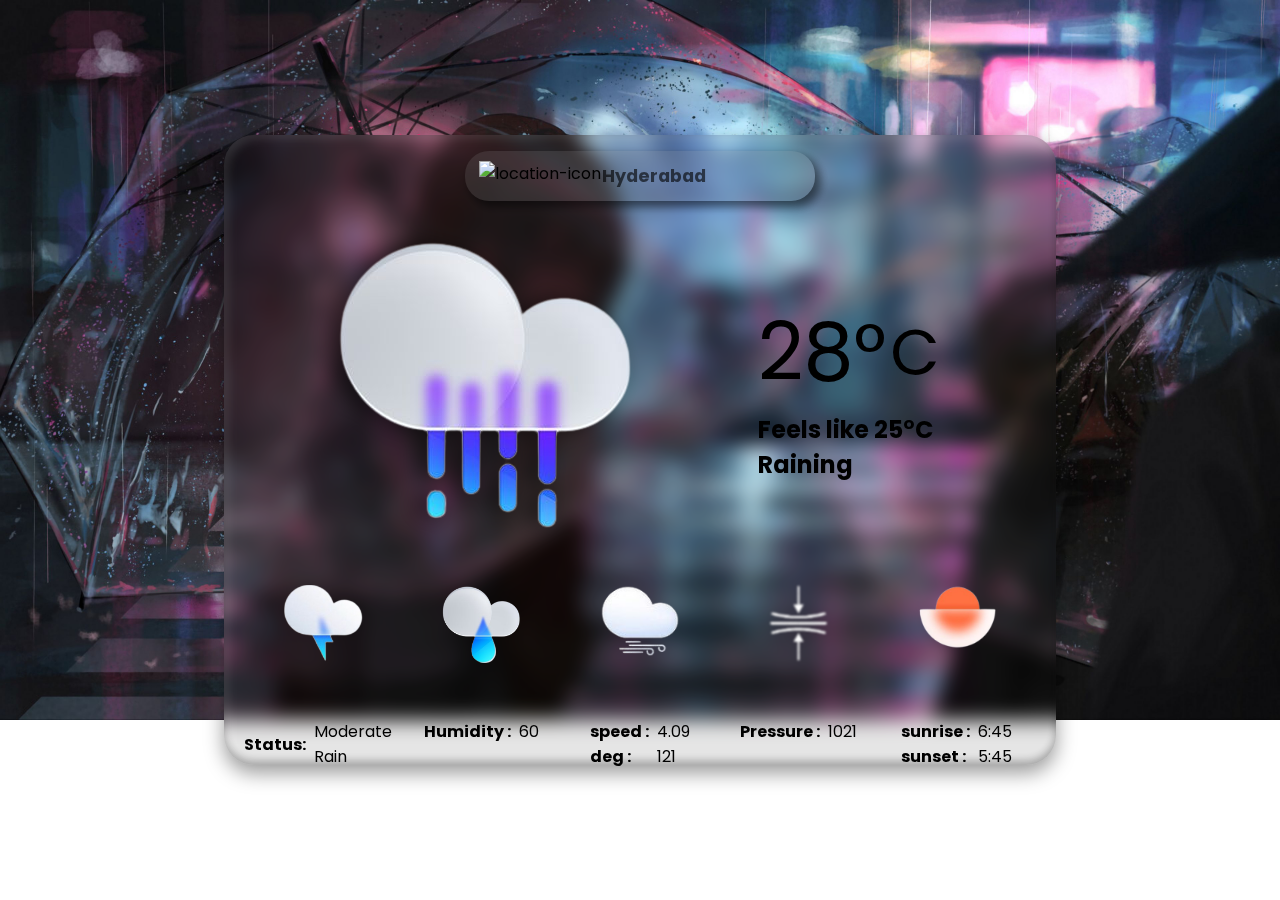
==== web-development/Project-WeatherApp/index.html @ 3c154103 "weather-app project UI completed and uploaded" ====
<!DOCTYPE html>
<html lang="en">
<head>
    <meta charset="UTF-8">
    <meta name="viewport" content="width=device-width, initial-scale=1.0">
    <title>CloudPulse</title>
    <link rel="stylesheet" href="style.css">
</head>
<body>
    <main>

        <!-- BACKGROUND WEATHER ANIMATIONS    -->
         <!-- 1) Light Raining No Lightning -->
         <div class="rain front-row"></div>
         <div class="rain back-row"></div>
         <!-- <div class="toggles">d
           <div class="splat-toggle toggle active">SPLAT</div>
           <div class="back-row-toggle toggle active">BACK<br>ROW</div>
           <div class="single-toggle toggle">SINGLE</div>
         </div> -->

         <!-- 2) Havy Raining with Lightning -->



        <img class="bg-image" src="./images/night/night5.jpg" alt="bg-image">
        <header><h4>CloudPulse</h4></header>

        <div class="main-container">

<div class="inner-container">

            <div class="container-top">
                <div class="search">
                <img src="./images/location-icon-black.png" alt="location-icon">
                <input type="text" placeholder="Enter City">
                <h2 class="city-name">Hyderabad</h2>
            </div>
                <div class="basic">
                    <div class="icon">
                        <img src="./images/raining-cloud.png" alt="weather-icon">
                    </div>

                    <div class="details">
                    <div class="temp">28°<div class="dropdown">
                        <input type="checkbox" id="dropdown">

                        <label class="dropdown__face" for="dropdown">
                          <div class="dropdown__text">C</div>


                        </label>

                        <ul class="dropdown__items">
                          <li>Celcius</li>
                          <li>Fernite</li>
                          <li>Kelvin</li>
                        </ul>
                      </div>
                    </div>
                    <h2>Feels like 25°C</h2>
                    <h2>Raining</h2>
                </div>
                </div>
            </div>


            <div class="container-bottom">
                <div class=" child-div div1">
                    <div class="icon1">
                        <img src="./images/thunder-cloud.png" alt="weather-condition-icon">
                    </div>
                    <div class="unit">
                        <div class="title">
                            <h4>Status:</h4>
                         </div>
                         <div class="values">
                             <p>Moderate Rain</p>
                         </div>
                    </div>
                </div>
                <div class=" child-div div2">
                    <div class="icon1">
                        <img src="./images/humadity.png" alt="humadity-icon">
                    </div>
                    <div class="unit">
                        <div class="title">
                            <h4>Humidity :</h4>
                         </div>
                         <div class="values">
                             <p>60</p>
                         </div>
                    </div>
                </div>
                <div class=" child-div div3">
                    <div class="icon1">
                        <img src="./images/wind-cloud.png" alt="wind-icon">
                    </div>
                    <div class="unit">
                        <div class="title">
                            <h4>speed :</h4>
                            <h4>deg :</h4>
                            <!-- <h4>gust :</h4> -->
                         </div>
                         <div class="values">
                             <p>4.09</p>
                             <p>121</p>
                             <!-- <p>3.47</p> -->
                         </div>
                    </div>
                </div>
                <div class=" child-div div4">
                    <div class="icon1">
                        <img src="./images/pressure-icon.png" alt="pressure-icon">

                    </div>
                    <div class="unit">
                        <div class="title">
                            <h4>Pressure :</h4>
                         </div>
                         <div class="values">
                             <p>1021</p>
                         </div>
                    </div>
                </div>
                <div class=" child-div div5">
                    <div class="icon1">
                        <img src="./images/sunset1.png" alt="sunset-icon">
                    </div>
                    <div class="unit">
                        <div class="title">
                           <h4>sunrise :</h4>
                           <h4>sunset  :</h4>
                        </div>
                        <div class="values">
                            <p>6:45</p>
                            <p>5:45</p>
                        </div>
                    </div>
                </div>
            </div>


        </div>

        </div>
    </main>
    <script src="https://code.jquery.com/jquery-3.6.0.min.js"></script>
    <script src="script.js"></script>
</body>
</html>
---- web-development/Project-WeatherApp/style.css ----
@import url('https://fonts.googleapis.com/css2?family=Poppins:ital,wght@0,100;0,200;0,300;0,400;0,500;0,600;0,700;0,800;0,900;1,100;1,200;1,300;1,400;1,500;1,600;1,700;1,800;1,900&family=Quicksand:wght@300..700&display=swap');
* {
    margin: 0;
    padding: 0;
    box-sizing: border-box;
    font-family: "Poppins", sans-serif !important;
}

html,
body {
    width: 100vw;
    height: 100vh;
    overflow: hidden;
}

main {
    width: 100%;
    height: 100%;
    display: flex;
    align-items: center;
    justify-content: space-evenly;
    flex-direction: column;
}



/* BACKGROUND WEATHER ANIMATIONS */
/* 1) Light Raining no Lightning */

.rain {
    position: absolute;
    left: 0;
    width: 100%;
    height: 100%;
    z-index: 2;
  }

  .rain.back-row {
    display: none;
    z-index: 1;
    bottom: 60px;
    opacity: 0.5;
}

body.back-row-toggle .rain.back-row {
    display: block;
}

.drop {
    position: absolute;
    z-index: 2;
    bottom: 100%;
    /* change drop size here */
    width: 15px;
    height: 120px;
    pointer-events: none;
    animation: drop 0.5s linear infinite;
  }

  @keyframes drop {
    0% {
      transform: translateY(0vh);
    }
    75% {
      transform: translateY(90vh);
    }
    100% {
      transform: translateY(110vh);
    }
  }

  .stem {
    width: 1px;
    height: 60%;
    margin-left: 7px;
    background: linear-gradient(to bottom, rgba(255, 255, 255, 0), rgba(255, 255, 255, 0.25));
    animation: stem 0.5s linear infinite;
  }

  @keyframes stem {
    0% {
      opacity: 1;
    }
    65% {
      opacity: 1;
    }
    75% {
      opacity: 0;
    }
    100% {
      opacity: 0;
    }
  }

  .splat {
    width: 15px;
    height: 10px;
    border-top: 2px dotted rgba(255, 255, 255, 0.5);
    border-radius: 50%;
    opacity: 1;
    transform: scale(0);
    animation: splat 0.5s linear infinite;
    display: none;
  }

  body.splat-toggle .splat {
    display: block;
  }

  @keyframes splat {
    0% {
      opacity: 1;
      transform: scale(0);
    }
    80% {
      opacity: 1;
      transform: scale(0);
    }
    90% {
      opacity: 0.5;
      transform: scale(1);
    }
    100% {
      opacity: 0;
      transform: scale(1.5);
    }
  }

  .toggles {
    position: absolute;
    top: 0;
    left: 0;
    z-index: 3;
  }

  /* .toggle {
    position: absolute;
    left: 20px;
    width: 50px;
    height: 50px;
    line-height: 51px;
    box-sizing: border-box;
    text-align: center;
    font-family: sans-serif;
    font-size: 10px;
    font-weight: bold;
    background-color: rgba(255, 255, 255, 0.2);
    color: rgba(0, 0, 0, 0.5);
    border-radius: 50%;
    cursor: pointer;
    transition: background-color 0.3s;
  } */

  /* .toggle:hover {
    background-color: rgba(255, 255, 255, 0.25);
  } */

  .toggle:active {
    background-color: white;
  }

  .toggle.active {
    background-color: rgba(255, 255, 255, 0.4);
  }

  .splat-toggle {
    top: 20px;
  }

  .back-row-toggle {
    top: 90px;
    line-height: 12px;
    padding-top: 14px;
  }

  .single-toggle {
    top: 160px;
  }

  body.single-toggle .drop {
    display: none;
  }

  body.single-toggle .drop:nth-child(10) {
    display: block;
  }

/* 1) End */










.bg-image {
    width: 100%;
    width: 100%;
    position: absolute;
    /* background-size: contain; */
    top: 0;
    left: 0;
    z-index: -10;
}

.main-container {
    width: 65%;
    height: 70%;
    position: absolute;
    top: 50%;
    left: 50%;
    z-index:5;
    transform: translate(-50%,-50%);
    background-color: #a3acbd;
    /* background: rgba(255, 255, 255, 0.1); */
    background: rgba(0,0 , 0, 0.1);
    box-shadow: 0 4px 30px rgba(0, 0, 0, 0.1);
    backdrop-filter: blur(4px);
    box-shadow:inset 5px 5px 10px rgba(0, 0, 0, 0.3),  5px 5px 10px rgba(0, 0, 0, 0.3);
    border-radius: 30px ;
    padding: 20px;
    box-shadow: inset 5px 4px 8px rgba(255, 255, 255, 0.1), /* Light inner shadow */
                inset 0 -4px 8px rgba(0, 0, 0, 0.3), /* Dark inner shadow */
                0 8px 20px rgba(0, 0, 0, 0.4); /* Optional outer shadow */
    backdrop-filter: blur(10px);
    border: none;
}


/* .inner-container {
    background: rgba(255, 255, 255, 0.15);
    border-radius: 16px;
    padding: 15px;
    box-shadow: inset 0 2px 4px rgba(255, 255, 255, 0.2),
                inset 0 -2px 4px rgba(0, 0, 0, 0.3);
    backdrop-filter: blur(10px);
    border: 1px solid rgba(255, 255, 255, 0.2);
    position: relative;
} */

.container-top {
    width: 100%;
    height: 70%;
    margin-bottom: 3rem;
    display: flex;
    flex-direction: column;
    align-items: center;
    justify-content: center;
}
.container-top .search{
    display: flex;
    align-items: center;
    gap: 1rem;
    position: relative;
    top: -20px;
}
.container-top .search img{
    height: 30px;
    position: absolute;
    left: 30px;
    z-index: 2;
}
.search .city-name{
    color: rgba(0, 0, 0, 0.607);
    padding-left: 70px;
    height: 50px;
    width: 350px;
    margin: 1rem;
    padding: 0.5rem 0.6rem 0.5rem 2.4rem ;
    place-content: center;
    --shadow:
        -.5rem -.5rem 1rem hsl(0 0% 100% / .75),
        .5rem .5rem 1rem hsl(0 0% 50% / .5);
    box-shadow: var(--shadow);
    text-align: center;
    font-size: 1.1rem;
    background-color: rgba(255, 255, 255, 0.1);
    border-radius: 24px;
    box-shadow: 5px 5px 10px rgba(0, 0, 0, 0.3),  5px 5px 10px rgba(0, 0, 0, 0.3);
    backdrop-filter: blur(3.7px);
    -webkit-backdrop-filter: blur(3.7px);
    /* border: 1px solid rgba(255, 255, 255, 0.3); */
    transition: all 0.1s;
}
.container-top .icon img {
    filter: drop-shadow(rgba(0, 0, 0, 0.486) -10px 1px 10px);
}
.container-top input {
    height: 50px;
    width: 350px;
    margin: 1rem;
    padding: 0.5rem 0.6rem 0.5rem 2.4rem ;
    place-content: center;
    --shadow:
        -.5rem -.5rem 1rem hsl(0 0% 100% / .75),
        .5rem .5rem 1rem hsl(0 0% 50% / .5);
    box-shadow: var(--shadow);
    outline: none;
    text-align: center;
    font-size: 1.1rem;
    background-color: rgba(255, 255, 255, 0.1);
    border-radius: 24px;
    box-shadow:inset 5px 5px 10px rgba(0, 0, 0, 0.3), inset 5px 5px 10px rgba(0, 0, 0, 0.3);
    backdrop-filter: blur(3.7px);
    -webkit-backdrop-filter: blur(3.7px);
    border: 1px solid rgba(255, 255, 255, 0.3);
    transition: all 0.1s;
    display: none;
}
.main-container .basic input::placeholder{
    color: black;
}
.basic {
    width: 100%;
    display: flex;
    align-items: center;
    justify-content:space-evenly ;
    gap: 2rem;
}
.basic .temp{
    display: flex;
    align-items: center;
    justify-content: center;
    font-size: 5rem;
}
.dropdown {
    position: relative;
    width: fit-content;
    filter: url(#goo);
  }
  .dropdown__face{
    background: transparent ;
    padding: 4px ;
    font-size: 4rem ;
  }

  .dropdown__face {
    display: block;
    position: relative;
  }

  .dropdown__items {
    margin: 0;
    padding: 10px;
    position: absolute;
    right: -100px  !important;
    top: 12px !important;
    width: fit-content;
    list-style: none;
    list-style-type: none;
    visibility: hidden;
    z-index: -1;
    opacity: 0;


    padding: 0.5rem 0.6rem 0.5rem 0.5rem ;

    outline: none;



    place-content: center;
    --shadow:
    -.5rem -.5rem 1rem hsl(0 0% 100% / .75),
        .5rem .5rem 1rem hsl(0 0% 50% / .5);
        box-shadow: var(--shadow);
        text-align: center;
        font-size: 1.1rem;
        background-color: rgba(255, 255, 255, 0.1);
        border-radius: 20px;
        box-shadow: 5px 5px 10px rgba(0, 0, 0, 0.2),  5px 5px 10px rgba(0, 0, 0, 0.2);
        backdrop-filter: blur(3.7px);
        transition: all 0.4s cubic-bezier(0.93, 0.88, 0.1, 0.8);
        -webkit-backdrop-filter: blur(3.7px);
  }


  .dropdown input {
    display: none;
  }

  .dropdown input:checked ~ .dropdown__items {
    top: calc(100% + 25px);
    visibility: visible;
    opacity: 1;
  }




.container-bottom {
    width: 100%;
    /* height:calc(100% - 30%) ; */
    display: flex;
    align-items: flex-start ;
    justify-content: center;

}

.child-div {
    height: 50%;
    width: 50%;
    /* margin: auto; */
    display: flex;
    flex-direction: column;
    align-items: center;
    justify-content: center;
    place-content: center;
    gap: 1rem;
    transition: all 0.1s;
}
.child-div .icon1{
    width: 100%;
    height: 118px;
    text-align: center;
}
.child-div.div4 .icon1{
    filter: invert() blur(0.8px);
}
.child-div img{
    width: 50%;
    object-fit: contain;
}
.child-div .unit{
    display: flex;
    align-items: center;
    justify-content: center;
    gap: .5rem;
    overflow: hidden;
}
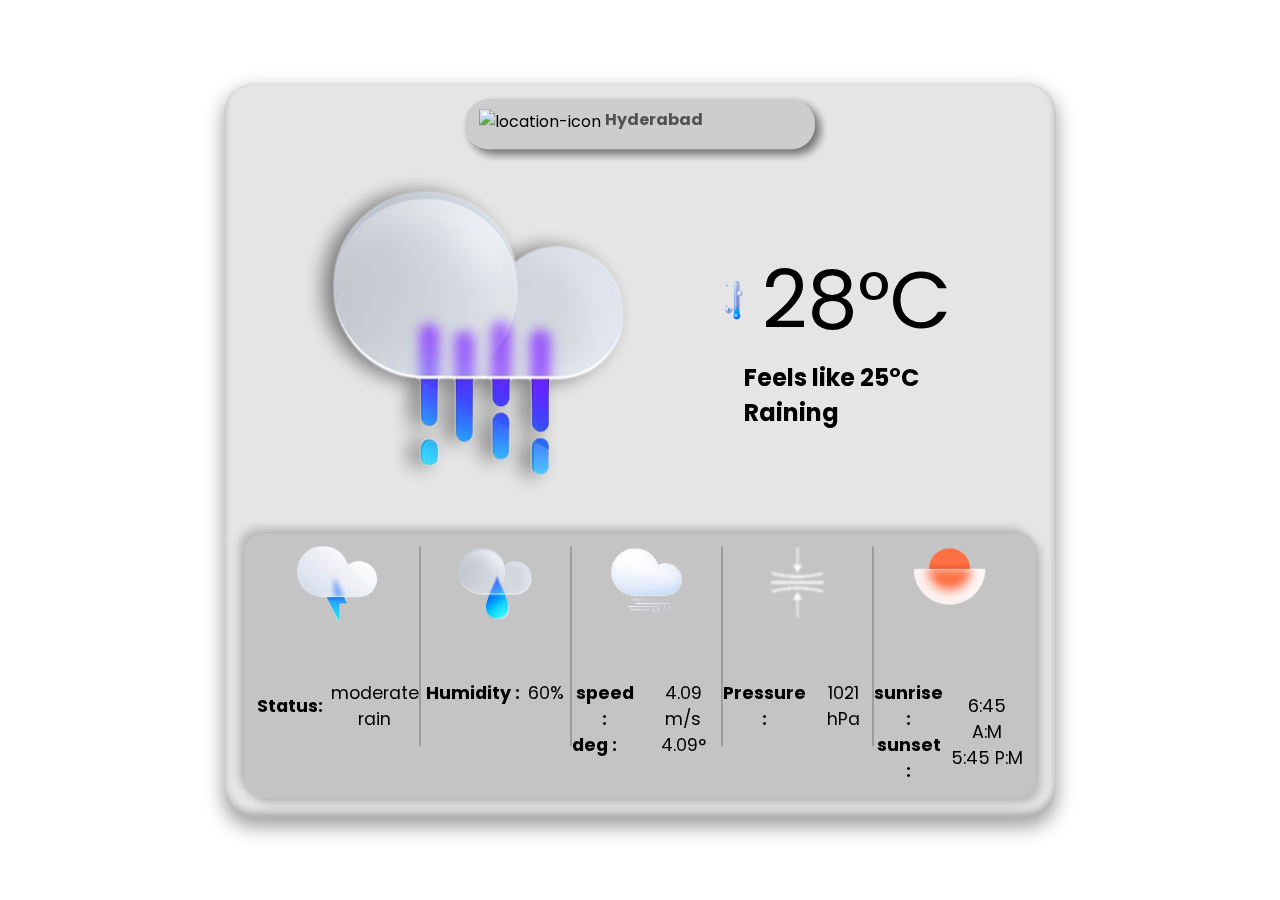
==== commit 5a8e1cf3: "feature added" ====
--- a/web-development/Project-WeatherApp/index.html
+++ b/web-development/Project-WeatherApp/index.html
@@ -1,66 +1,73 @@
 <!DOCTYPE html>
 <html lang="en">
+
 <head>
     <meta charset="UTF-8">
     <meta name="viewport" content="width=device-width, initial-scale=1.0">
     <title>CloudPulse</title>
     <link rel="stylesheet" href="style.css">
 </head>
+
 <body>
     <main>
 
         <!-- BACKGROUND WEATHER ANIMATIONS    -->
-         <!-- 1) Light Raining No Lightning -->
-         <div class="rain front-row"></div>
-         <div class="rain back-row"></div>
-         <!-- <div class="toggles">d
-           <div class="splat-toggle toggle active">SPLAT</div>
-           <div class="back-row-toggle toggle active">BACK<br>ROW</div>
-           <div class="single-toggle toggle">SINGLE</div>
-         </div> -->
+        <!-- 1) Light Raining No Lightning -->
+        <div class="back-row-toggle splat-toggle">
+            <div class="rain front-row"></div>
+            <div class="rain back-row"></div>
+        </div>
 
-         <!-- 2) Havy Raining with Lightning -->
+        <!-- <div class="toggles">d
+         <div class="splat-toggle toggle ">SPLAT</div>
+         <div class="back-row-toggle toggle active">BACK<br>ROW</div>
+         <div class="single-toggle toggle">SINGLE</div>
+    </div> -->
 
 
+        <!-- 2) Havy Raining with Lightning -->
+        <div class="thunder">
+            <canvas id="canvas1"></canvas>
+            <canvas id="canvas2"></canvas>
+            <canvas id="canvas3"></canvas>
+        </div>
 
-        <img class="bg-image" src="./images/night/night5.jpg" alt="bg-image">
-        <header><h4>CloudPulse</h4></header>
+        <!-- 3) Night with Clouds -->
+        <div class="night-anime">
+            <img class="moon" src="https://s3-us-west-2.amazonaws.com/s.cdpn.io/1231630/moon2.png" alt="">
+            <div class="stars"></div>
+            <!-- <div class="twinkling"></div> -->
+            <div class="clouds"></div>
+        </div>
+
+        <img class="bg-image" src="./images/night/night6.jpg" alt="bg-image">
+        <!-- <header>
+            <h4>CloudPulse</h4>
+        </header> -->
 
         <div class="main-container">
 
-<div class="inner-container">
-
             <div class="container-top">
                 <div class="search">
-                <img src="./images/location-icon-black.png" alt="location-icon">
-                <input type="text" placeholder="Enter City">
-                <h2 class="city-name">Hyderabad</h2>
-            </div>
+                    <img src="./images/location-icon-white.png" alt="location-icon">
+                    <input class="input-field" type="text" placeholder="Enter City">
+
+                    <h2 class="city-name">Hyderabad</h2>
+
+                </div>
                 <div class="basic">
                     <div class="icon">
-                        <img src="./images/raining-cloud.png" alt="weather-icon">
+                        <img class="weather-icon" src="./images/raining-cloud.png" alt="weather-icon">
                     </div>
 
                     <div class="details">
-                    <div class="temp">28°<div class="dropdown">
-                        <input type="checkbox" id="dropdown">
+                        <div class="temp"><img src="./images/Thermometer10.png" alt=""> <span
+                                class="temperature">28°C</span>
 
-                        <label class="dropdown__face" for="dropdown">
-                          <div class="dropdown__text">C</div>
-
-
-                        </label>
-
-                        <ul class="dropdown__items">
-                          <li>Celcius</li>
-                          <li>Fernite</li>
-                          <li>Kelvin</li>
-                        </ul>
-                      </div>
+                        </div>
+                        <h2 class="feels">Feels like 25°C</h2>
+                        <h2 class="weather">Raining</h2>
                     </div>
-                    <h2>Feels like 25°C</h2>
-                    <h2>Raining</h2>
-                </div>
                 </div>
             </div>
 
@@ -68,17 +75,21 @@
             <div class="container-bottom">
                 <div class=" child-div div1">
                     <div class="icon1">
-                        <img src="./images/thunder-cloud.png" alt="weather-condition-icon">
+
+                        <img class="weather-icon" src="./images/thunder-cloud.png" alt="weather-condition-icon">
                     </div>
                     <div class="unit">
                         <div class="title">
                             <h4>Status:</h4>
-                         </div>
-                         <div class="values">
-                             <p>Moderate Rain</p>
-                         </div>
+                        </div>
+                        <div class="values">
+                            <p>moderate rain</p>
+                        </div>
                     </div>
                 </div>
+
+                <div class="vertical-line"></div>
+
                 <div class=" child-div div2">
                     <div class="icon1">
                         <img src="./images/humadity.png" alt="humadity-icon">
@@ -86,12 +97,15 @@
                     <div class="unit">
                         <div class="title">
                             <h4>Humidity :</h4>
-                         </div>
-                         <div class="values">
-                             <p>60</p>
-                         </div>
+                        </div>
+                        <div class="values">
+                            <span class="data">60%</span>
+                        </div>
                     </div>
                 </div>
+
+                <div class="vertical-line"></div>
+
                 <div class=" child-div div3">
                     <div class="icon1">
                         <img src="./images/wind-cloud.png" alt="wind-icon">
@@ -101,14 +115,17 @@
                             <h4>speed :</h4>
                             <h4>deg :</h4>
                             <!-- <h4>gust :</h4> -->
-                         </div>
-                         <div class="values">
-                             <p>4.09</p>
-                             <p>121</p>
-                             <!-- <p>3.47</p> -->
-                         </div>
+                        </div>
+                        <div class="values">
+                            <p><span class="val1">4.09 m/s</span></p>
+                            <p><span class="val2">4.09°</span></p>
+                            <!-- <p>3.47</p> -->
+                        </div>
                     </div>
                 </div>
+
+                <div class="vertical-line"></div>
+
                 <div class=" child-div div4">
                     <div class="icon1">
                         <img src="./images/pressure-icon.png" alt="pressure-icon">
@@ -117,35 +134,41 @@
                     <div class="unit">
                         <div class="title">
                             <h4>Pressure :</h4>
-                         </div>
-                         <div class="values">
-                             <p>1021</p>
-                         </div>
+                        </div>
+                        <div class="values">
+                            <span class="value">1021 hPa</span>
+                        </div>
                     </div>
                 </div>
+
+                <div class="vertical-line"></div>
+
                 <div class=" child-div div5">
                     <div class="icon1">
                         <img src="./images/sunset1.png" alt="sunset-icon">
                     </div>
                     <div class="unit">
                         <div class="title">
-                           <h4>sunrise :</h4>
-                           <h4>sunset  :</h4>
+                            <h4>sunrise :</h4>
+                            <h4>sunset :</h4>
                         </div>
                         <div class="values">
-                            <p>6:45</p>
-                            <p>5:45</p>
+                            <span class="val1">6:45 A:M</span>
+                            <span class="val2">5:45 P:M</span>
                         </div>
                     </div>
                 </div>
             </div>
 
 
-        </div>
+
 
         </div>
     </main>
     <script src="https://code.jquery.com/jquery-3.6.0.min.js"></script>
+    <script src="https://cdn.jsdelivr.net/npm/axios/dist/axios.min.js"></script>
+    <!-- <script src="./rainy.js library/rainyday.js/dist/rainyday.min.js"></script> -->
     <script src="script.js"></script>
 </body>
+
 </html>
--- a/web-development/Project-WeatherApp/style.css
+++ b/web-development/Project-WeatherApp/style.css
@@ -1,4 +1,5 @@
 @import url('https://fonts.googleapis.com/css2?family=Poppins:ital,wght@0,100;0,200;0,300;0,400;0,500;0,600;0,700;0,800;0,900;1,100;1,200;1,300;1,400;1,500;1,600;1,700;1,800;1,900&family=Quicksand:wght@300..700&display=swap');
+
 * {
     margin: 0;
     padding: 0;
@@ -27,15 +28,20 @@
 /* BACKGROUND WEATHER ANIMATIONS */
 /* 1) Light Raining no Lightning */
 
+/* zindex = 1 */
+.back-row-toggle.splat-toggle{
+    display: none;
+}
 .rain {
     position: absolute;
     left: 0;
     width: 100%;
     height: 100%;
-    z-index: 2;
-  }
-
-  .rain.back-row {
+    z-index: 1;
+}
+
+.rain.back-row {
+    position: absolute;
     display: none;
     z-index: 1;
     bottom: 60px;
@@ -48,51 +54,55 @@
 
 .drop {
     position: absolute;
-    z-index: 2;
+    z-index: 1;
     bottom: 100%;
-    /* change drop size here */
     width: 15px;
     height: 120px;
     pointer-events: none;
     animation: drop 0.5s linear infinite;
-  }
-
-  @keyframes drop {
+}
+
+@keyframes drop {
     0% {
-      transform: translateY(0vh);
-    }
+        transform: translateY(0vh);
+    }
+
     75% {
-      transform: translateY(90vh);
-    }
+        transform: translateY(90vh);
+    }
+
     100% {
-      transform: translateY(110vh);
-    }
-  }
-
-  .stem {
+        transform: translateY(100vh);
+    }
+}
+
+.stem {
     width: 1px;
     height: 60%;
     margin-left: 7px;
     background: linear-gradient(to bottom, rgba(255, 255, 255, 0), rgba(255, 255, 255, 0.25));
     animation: stem 0.5s linear infinite;
-  }
-
-  @keyframes stem {
+}
+
+@keyframes stem {
     0% {
-      opacity: 1;
-    }
+        opacity: 1;
+    }
+
     65% {
-      opacity: 1;
-    }
+        opacity: 1;
+    }
+
     75% {
-      opacity: 0;
-    }
+        opacity: 0;
+    }
+
     100% {
-      opacity: 0;
-    }
-  }
-
-  .splat {
+        opacity: 0;
+    }
+}
+
+.splat {
     width: 15px;
     height: 10px;
     border-top: 2px dotted rgba(255, 255, 255, 0.5);
@@ -100,146 +110,252 @@
     opacity: 1;
     transform: scale(0);
     animation: splat 0.5s linear infinite;
-    display: none;
-  }
-
-  body.splat-toggle .splat {
+}
+
+body.splat-toggle .splat {
     display: block;
-  }
-
-  @keyframes splat {
+}
+
+@keyframes splat {
     0% {
-      opacity: 1;
-      transform: scale(0);
-    }
+        opacity: 1;
+        transform: scale(0);
+    }
+
     80% {
-      opacity: 1;
-      transform: scale(0);
-    }
+        opacity: 1;
+        transform: scale(0);
+    }
+
     90% {
-      opacity: 0.5;
-      transform: scale(1);
-    }
+        opacity: 0.5;
+        transform: scale(1);
+    }
+
     100% {
-      opacity: 0;
-      transform: scale(1.5);
-    }
-  }
-
-  .toggles {
-    position: absolute;
-    top: 0;
-    left: 0;
-    z-index: 3;
-  }
-
-  /* .toggle {
-    position: absolute;
-    left: 20px;
-    width: 50px;
-    height: 50px;
-    line-height: 51px;
-    box-sizing: border-box;
-    text-align: center;
-    font-family: sans-serif;
-    font-size: 10px;
-    font-weight: bold;
-    background-color: rgba(255, 255, 255, 0.2);
-    color: rgba(0, 0, 0, 0.5);
-    border-radius: 50%;
-    cursor: pointer;
-    transition: background-color 0.3s;
-  } */
-
-  /* .toggle:hover {
-    background-color: rgba(255, 255, 255, 0.25);
-  } */
-
-  .toggle:active {
-    background-color: white;
-  }
-
-  .toggle.active {
-    background-color: rgba(255, 255, 255, 0.4);
-  }
-
-  .splat-toggle {
+        opacity: 0;
+        transform: scale(1.5);
+    }
+}
+
+
+.splat-toggle {
     top: 20px;
-  }
-
-  .back-row-toggle {
+}
+
+.back-row-toggle {
     top: 90px;
     line-height: 12px;
     padding-top: 14px;
-  }
-
-  .single-toggle {
+}
+
+.single-toggle {
     top: 160px;
-  }
-
-  body.single-toggle .drop {
-    display: none;
-  }
-
-  body.single-toggle .drop:nth-child(10) {
+}
+
+body.single-toggle .drop {
+    display: none;
+}
+
+body.single-toggle .drop:nth-child(10) {
     display: block;
-  }
+}
 
 /* 1) End */
 
 
-
-
-
-
-
-
-
-
-.bg-image {
-    width: 100%;
-    width: 100%;
-    position: absolute;
-    /* background-size: contain; */
+/* 2) Havy Rain */
+
+
+  canvas {
+    width: 100%;
+    height: 100%;
+  }
+
+  .thunder {
+    width: 100%;
+    height: 100%;
+    /* background-color: #222; */
+    /* background-image: url('https://drive.google.com/uc?export=view&id=0BzFF7FmbJUo5X0NEUXFVd0NBcWc'); */
+    background-size: cover;
+    background-position: 0 0;
+    background-repeat: no-repeat;
+    position: relative;
+    z-index: 1;
+    display: none;
+  }
+
+
+  canvas {
+    display: block;
+    position: absolute;
     top: 0;
     left: 0;
+  }
+
+  #canvas3 {
+    z-index: 1;
+  }
+
+  #canvas2 {
+    z-index: 1;
+  }
+
+  #canvas1 {
+    z-index: 1;
+  }
+
+  @keyframes thunder-bg {
+    0% {
+      background-color: rgba(34, 34, 34, 0.9);
+    }
+    9% {
+      background-color: rgba(34, 34, 34, 0.9);
+    }
+    10% {
+      background-color: rgba(59, 59, 59, 0.3);
+    }
+    10.5% {
+      background-color: rgba(34, 34, 34, 0.9);
+    }
+    80% {
+      background-color: rgba(34, 34, 34, 0.9);
+    }
+    82% {
+      background-color: rgba(59, 59, 59, 0.3);
+    }
+    83% {
+      background-color: rgba(34, 34, 34, 0.9);
+    }
+    83.5% {
+      background-color: rgba(59, 59, 59, 0.3);
+    }
+    100% {
+      background-color: rgba(34, 34, 34, 0.9);
+    }
+  }
+
+/* 2) End */
+
+/* 3) Night with Clouds */
+@keyframes move-background {
+    from {
+      transform: translate3d(0px, 0px, 0px);
+    }
+    to {
+      transform: translate3d(1000px, 0px, 0px);
+    }
+  }
+
+  .night-anime {
+    position: fixed;
+    top: 0;
+    left: 0;
+    bottom: 0;
+    right: 0;
+    display: none;
+  }
+
+  .stars {
+    background: black url(https://s3-us-west-2.amazonaws.com/s.cdpn.io/1231630/stars.png) repeat;
+    position: absolute;
+    top: 0;
+    bottom: 0;
+    left: 0;
+    right: 0;
+    display: block;
+    z-index: 0;
+  }
+
+  .twinkling {
+    width: 10000px;
+    height: 100%;
+    background: transparent url("https://s3-us-west-2.amazonaws.com/s.cdpn.io/1231630/twinkling.png") repeat;
+    background-size: 1000px 1000px;
+    position: absolute;
+    right: 0;
+    top: 0;
+    bottom: 0;
+    z-index: 1;
+    animation: move-background 70s linear infinite;
+  }
+
+  .clouds {
+    width: 10000px;
+    height: 100%;
+    background: transparent url("https://s3-us-west-2.amazonaws.com/s.cdpn.io/1231630/clouds_repeat.png") repeat;
+    background-size: 1000px 1000px;
+    position: absolute;
+    right: 0;
+    top: 0;
+    bottom: 0;
+    z-index: 1;
+    animation: move-background 150s linear infinite;
+    display: none;
+  }
+
+  .night-anime .moon {
+    height: 18vh;
+    width: 18vh;
+    position: absolute;
+    z-index: 1;
+    right: 20px;
+    top: 20px;
+  }
+
+/* 3) End */
+
+
+
+
+
+
+
+
+
+
+
+
+
+
+
+
+
+
+
+
+
+/* zindex -10 */
+.bg-image {
+    width: 100% ;
+    height: 100%;
+    position: absolute;
+    top: 0px;
+    left: 0px;
     z-index: -10;
-}
-
+    display: none;
+}
+
+/* zindex 2 */
 .main-container {
     width: 65%;
-    height: 70%;
+    min-height: 70%;
     position: absolute;
     top: 50%;
     left: 50%;
-    z-index:5;
-    transform: translate(-50%,-50%);
-    background-color: #a3acbd;
-    /* background: rgba(255, 255, 255, 0.1); */
-    background: rgba(0,0 , 0, 0.1);
+    z-index: 2;
+    transform: translate(-50%, -50%);
+    background: rgba(0, 0, 0, 0.1);
+    padding: 20px;
     box-shadow: 0 4px 30px rgba(0, 0, 0, 0.1);
-    backdrop-filter: blur(4px);
-    box-shadow:inset 5px 5px 10px rgba(0, 0, 0, 0.3),  5px 5px 10px rgba(0, 0, 0, 0.3);
-    border-radius: 30px ;
-    padding: 20px;
-    box-shadow: inset 5px 4px 8px rgba(255, 255, 255, 0.1), /* Light inner shadow */
-                inset 0 -4px 8px rgba(0, 0, 0, 0.3), /* Dark inner shadow */
-                0 8px 20px rgba(0, 0, 0, 0.4); /* Optional outer shadow */
+    box-shadow: inset 5px 5px 10px rgba(0, 0, 0, 0.3), 5px 5px 10px rgba(0, 0, 0, 0.3);
+    border-radius: 30px;
+    box-shadow: inset 5px 4px 8px rgba(255, 255, 255, 0.1),
+        inset 0 -4px 8px rgba(0, 0, 0, 0.3),
+        0 8px 20px rgba(0, 0, 0, 0.4);
     backdrop-filter: blur(10px);
     border: none;
 }
-
-
-/* .inner-container {
-    background: rgba(255, 255, 255, 0.15);
-    border-radius: 16px;
-    padding: 15px;
-    box-shadow: inset 0 2px 4px rgba(255, 255, 255, 0.2),
-                inset 0 -2px 4px rgba(0, 0, 0, 0.3);
-    backdrop-filter: blur(10px);
-    border: 1px solid rgba(255, 255, 255, 0.2);
-    position: relative;
-} */
 
 .container-top {
     width: 100%;
@@ -250,49 +366,126 @@
     align-items: center;
     justify-content: center;
 }
-.container-top .search{
+
+.container-top .search {
     display: flex;
     align-items: center;
     gap: 1rem;
+    overflow: hidden;
     position: relative;
     top: -20px;
 }
-.container-top .search img{
+
+.container-top .search img {
     height: 30px;
     position: absolute;
     left: 30px;
-    z-index: 2;
-}
-.search .city-name{
+    z-index: 1;
+}
+
+.search .city-name {
     color: rgba(0, 0, 0, 0.607);
-    padding-left: 70px;
+    padding-left: 24px;
     height: 50px;
     width: 350px;
     margin: 1rem;
-    padding: 0.5rem 0.6rem 0.5rem 2.4rem ;
-    place-content: center;
+    overflow: hidden;
+    position: relative;
+    padding: 0.5rem 0.6rem 0.5rem 2.4rem;
     --shadow:
         -.5rem -.5rem 1rem hsl(0 0% 100% / .75),
         .5rem .5rem 1rem hsl(0 0% 50% / .5);
     box-shadow: var(--shadow);
     text-align: center;
-    font-size: 1.1rem;
-    background-color: rgba(255, 255, 255, 0.1);
+    font-size: 1rem;
     border-radius: 24px;
-    box-shadow: 5px 5px 10px rgba(0, 0, 0, 0.3),  5px 5px 10px rgba(0, 0, 0, 0.3);
+    box-shadow: 5px 5px 10px rgba(0, 0, 0, 0.3), 5px 5px 10px rgba(0, 0, 0, 0.3);
     backdrop-filter: blur(3.7px);
     -webkit-backdrop-filter: blur(3.7px);
-    /* border: 1px solid rgba(255, 255, 255, 0.3); */
-    transition: all 0.1s;
-}
-.container-top .icon img {
+    cursor: pointer;
+     transition: all 0.1s;
+}
+
+/* sun icon no clouds */
+.sunny {
+	position: relative;
+	width: 11rem;
+	height: 11rem;
+    display: none;
+}
+.sunny2.sunny {
+    position: relative;
+	width: 5rem;
+	height: 5rem;
+    display: none;
+}
+.sunny:before,
+.partly_cloudy__sun:before {
+    content: "";
+    position: absolute;
+    height: 80%;
+    width: 80%;
+    top: 10%;
+    right: 10%;
+    border-radius: 50%;
+    z-index: 2;
+    background-color: #f1c40f;
+    background-image: radial-gradient(#f1c40f, #f39c12);
+    box-shadow: 0 0 25px #917508;
+}
+.sunny2:before,
+.partly_cloudy__sun:before {
+    content: "";
+    position: absolute;
+    height: 80%;
+    width: 80%;
+    top: 10%;
+    right: -41%;
+    border-radius: 50%;
+    z-index: 2;
+    background-color: #f1c40f;
+    background-image: radial-gradient(#f1c40f, #f39c12);
+    box-shadow: 0 0 25px #917508;
+}
+.sunny:after,
+.partly_cloudy__sun:after {
+    content: "";
+    position: absolute;
+    height: 100%;
+    width: 100%;
+    border-radius: 50%;
+    z-index: 1;
+    background-color: #f39c12;
+    will-change: opacity, transform;
+    animation: fadeIn 2s linear infinite reverse, scaleDown 2s linear infinite reverse;
+}
+@keyframes fadeIn {
+    0% {
+        opacity: 0;
+    }
+    100% {
+        opacity: 1;
+    }
+}
+
+@keyframes scaleDown {
+    0% {
+        transform: scale(1);
+    }
+    100% {
+        transform: scale(0.8);
+    }
+}
+
+.container-top .icon .weather-icon {
     filter: drop-shadow(rgba(0, 0, 0, 0.486) -10px 1px 10px);
 }
-.container-top input {
+
+.container-top .input-field {
     height: 50px;
     width: 350px;
     margin: 1rem;
-    padding: 0.5rem 0.6rem 0.5rem 2.4rem ;
+    padding: 0.5rem 0.6rem 0.5rem 2.4rem;
     place-content: center;
     --shadow:
         -.5rem -.5rem 1rem hsl(0 0% 100% / .75),
@@ -301,109 +494,76 @@
     outline: none;
     text-align: center;
     font-size: 1.1rem;
-    background-color: rgba(255, 255, 255, 0.1);
+    background-color: transparent;
     border-radius: 24px;
-    box-shadow:inset 5px 5px 10px rgba(0, 0, 0, 0.3), inset 5px 5px 10px rgba(0, 0, 0, 0.3);
+    box-shadow: inset 5px 5px 10px rgba(0, 0, 0, 0.3), inset 5px 5px 10px rgba(0, 0, 0, 0.3);
     backdrop-filter: blur(3.7px);
     -webkit-backdrop-filter: blur(3.7px);
-    border: 1px solid rgba(255, 255, 255, 0.3);
+    border: 1px solid rgba(0, 0, 0, 0.1);
     transition: all 0.1s;
     display: none;
 }
-.main-container .basic input::placeholder{
-    color: black;
-}
+
+.main-container .basic input::placeholder {
+   color: white;
+}
+
 .basic {
     width: 100%;
     display: flex;
     align-items: center;
-    justify-content:space-evenly ;
+    justify-content: space-evenly;
     gap: 2rem;
 }
-.basic .temp{
+
+.details {
+    display: flex;
+    flex-direction: column;
+    align-items: flex-start;
+    justify-content: center;
+
+}
+
+.basic .temp {
     display: flex;
     align-items: center;
     justify-content: center;
     font-size: 5rem;
-}
-.dropdown {
+    margin-left: -32px;
+}
+
+.details .temp img {
+    height: 38px;
+    transform: rotate(-90deg);
+}
+
+
+.container-bottom {
+    width: 100%;
+    padding: .8rem;
     position: relative;
-    width: fit-content;
-    filter: url(#goo);
-  }
-  .dropdown__face{
-    background: transparent ;
-    padding: 4px ;
-    font-size: 4rem ;
-  }
-
-  .dropdown__face {
-    display: block;
-    position: relative;
-  }
-
-  .dropdown__items {
-    margin: 0;
-    padding: 10px;
-    position: absolute;
-    right: -100px  !important;
-    top: 12px !important;
-    width: fit-content;
-    list-style: none;
-    list-style-type: none;
-    visibility: hidden;
-    z-index: -1;
-    opacity: 0;
-
-
-    padding: 0.5rem 0.6rem 0.5rem 0.5rem ;
-
-    outline: none;
-
-
-
+    z-index: 3;
+    display: flex;
+    align-items: flex-start;
+    justify-content: space-evenly;
     place-content: center;
     --shadow:
-    -.5rem -.5rem 1rem hsl(0 0% 100% / .75),
+        -.5rem -.5rem 1rem hsl(0 0% 100% / .75),
         .5rem .5rem 1rem hsl(0 0% 50% / .5);
-        box-shadow: var(--shadow);
-        text-align: center;
-        font-size: 1.1rem;
-        background-color: rgba(255, 255, 255, 0.1);
-        border-radius: 20px;
-        box-shadow: 5px 5px 10px rgba(0, 0, 0, 0.2),  5px 5px 10px rgba(0, 0, 0, 0.2);
-        backdrop-filter: blur(3.7px);
-        transition: all 0.4s cubic-bezier(0.93, 0.88, 0.1, 0.8);
-        -webkit-backdrop-filter: blur(3.7px);
-  }
-
-
-  .dropdown input {
-    display: none;
-  }
-
-  .dropdown input:checked ~ .dropdown__items {
-    top: calc(100% + 25px);
-    visibility: visible;
-    opacity: 1;
-  }
-
-
-
-
-.container-bottom {
-    width: 100%;
-    /* height:calc(100% - 30%) ; */
-    display: flex;
-    align-items: flex-start ;
-    justify-content: center;
-
+    box-shadow: var(--shadow);
+    text-align: center;
+    font-size: 1.1rem;
+    background-color: rgba(110, 110, 110, 0.1);
+    border-radius: 20px;
+    box-shadow: -5px -5px 10px rgba(0, 0, 0, 0.2), 5px 5px 10px rgba(0, 0, 0, 0.2);
+    backdrop-filter: blur(3.7px);
+    transition: all 0.4s cubic-bezier(0.93, 0.88, 0.1, 0.8);
+    -webkit-backdrop-filter: blur(3.7px);
 }
 
 .child-div {
     height: 50%;
     width: 50%;
-    /* margin: auto; */
     display: flex;
     flex-direction: column;
     align-items: center;
@@ -412,22 +572,41 @@
     gap: 1rem;
     transition: all 0.1s;
 }
-.child-div .icon1{
+
+.vertical-line {
+    height: 200px;
+    width: 0px;
+    border: 1px solid rgba(0, 0, 0, 0);
+    background-color: rgba(0, 0, 0, 0.2);
+}
+/* .child-div.div1 .icon1 .weather-icon{
+    display: none;
+} */
+.child-div .icon1 {
     width: 100%;
     height: 118px;
     text-align: center;
 }
-.child-div.div4 .icon1{
+
+.child-div.div4 .icon1 {
     filter: invert() blur(0.8px);
 }
-.child-div img{
+
+.child-div img {
     width: 50%;
     object-fit: contain;
 }
-.child-div .unit{
+
+.child-div .unit {
     display: flex;
     align-items: center;
     justify-content: center;
     gap: .5rem;
     overflow: hidden;
 }
+.child-div .unit .title{
+    display: flex;
+    flex-direction: column;
+    align-items: flex-start;
+    justify-content: center;
+}
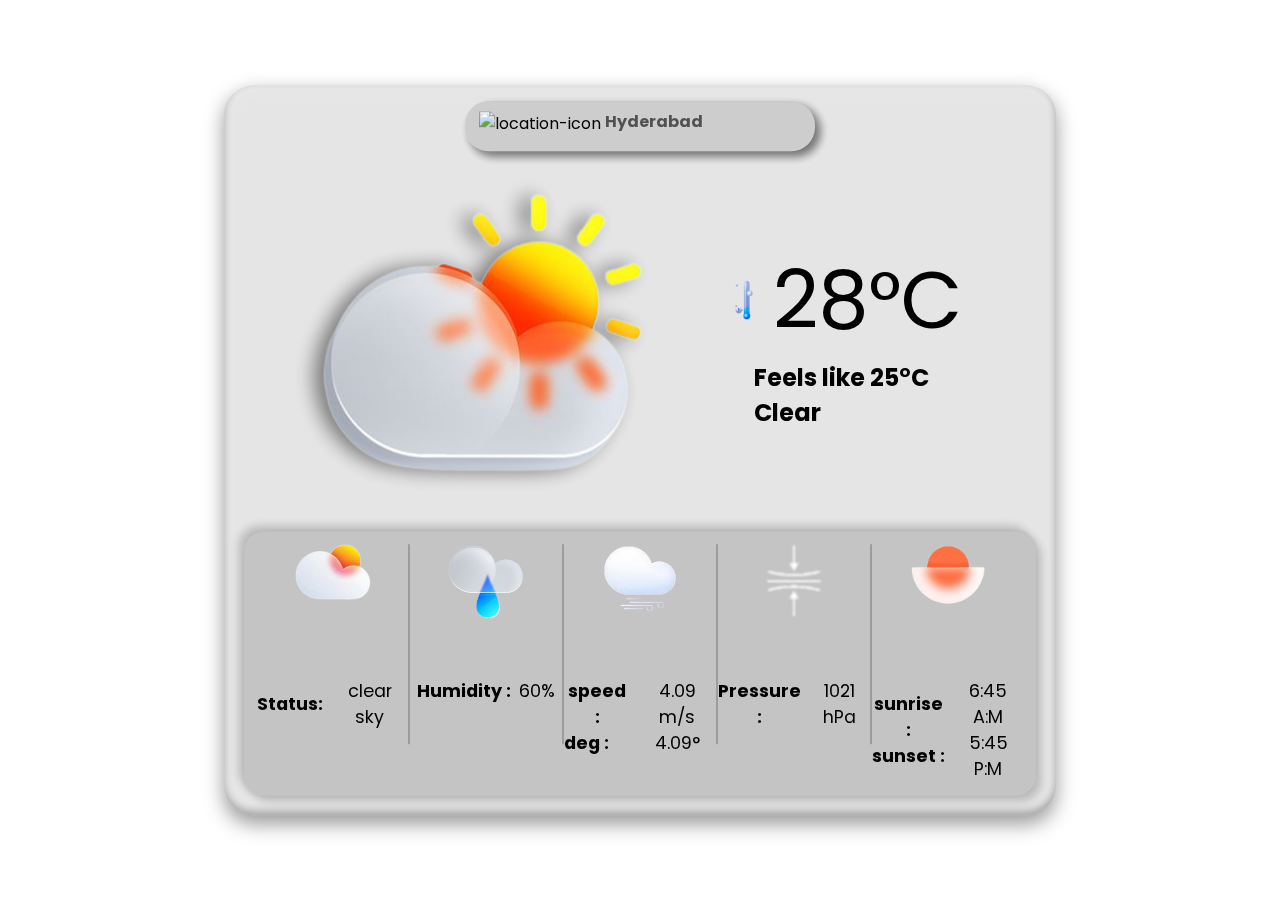
==== commit 03c2942d: "updated" ====
--- a/web-development/Project-WeatherApp/index.html
+++ b/web-development/Project-WeatherApp/index.html
@@ -12,11 +12,7 @@
     <main>
 
         <!-- BACKGROUND WEATHER ANIMATIONS    -->
-        <!-- 1) Light Raining No Lightning -->
-        <div class="back-row-toggle splat-toggle">
-            <div class="rain front-row"></div>
-            <div class="rain back-row"></div>
-        </div>
+
 
         <!-- <div class="toggles">d
          <div class="splat-toggle toggle ">SPLAT</div>
@@ -25,22 +21,20 @@
     </div> -->
 
 
-        <!-- 2) Havy Raining with Lightning -->
-        <div class="thunder">
-            <canvas id="canvas1"></canvas>
-            <canvas id="canvas2"></canvas>
-            <canvas id="canvas3"></canvas>
-        </div>
+
 
         <!-- 3) Night with Clouds -->
         <div class="night-anime">
-            <img class="moon" src="https://s3-us-west-2.amazonaws.com/s.cdpn.io/1231630/moon2.png" alt="">
             <div class="stars"></div>
-            <!-- <div class="twinkling"></div> -->
             <div class="clouds"></div>
         </div>
 
-        <img class="bg-image" src="./images/night/night6.jpg" alt="bg-image">
+
+        <div class="background-animation">
+
+        </div>
+
+        <!-- <img class="bg-image" src="./images/default-background.jpg" alt="bg-image"> -->
         <!-- <header>
             <h4>CloudPulse</h4>
         </header> -->
@@ -57,7 +51,7 @@
                 </div>
                 <div class="basic">
                     <div class="icon">
-                        <img class="weather-icon" src="./images/raining-cloud.png" alt="weather-icon">
+                        <img class="weather-icon" src="./images/sunny-cloud.png" alt="weather-icon">
                     </div>
 
                     <div class="details">
@@ -66,7 +60,7 @@
 
                         </div>
                         <h2 class="feels">Feels like 25°C</h2>
-                        <h2 class="weather">Raining</h2>
+                        <h2 class="weather">Clear</h2>
                     </div>
                 </div>
             </div>
@@ -76,14 +70,14 @@
                 <div class=" child-div div1">
                     <div class="icon1">
 
-                        <img class="weather-icon" src="./images/thunder-cloud.png" alt="weather-condition-icon">
+                        <img class="weather-icon" src="./images/light-cloud-day.png" alt="weather-condition-icon">
                     </div>
                     <div class="unit">
                         <div class="title">
                             <h4>Status:</h4>
                         </div>
                         <div class="values">
-                            <p>moderate rain</p>
+                            <p>clear sky</p>
                         </div>
                     </div>
                 </div>
@@ -153,7 +147,7 @@
                             <h4>sunset :</h4>
                         </div>
                         <div class="values">
-                            <span class="val1">6:45 A:M</span>
+                            <span class="val1">6:45 A:M</span><br>
                             <span class="val2">5:45 P:M</span>
                         </div>
                     </div>
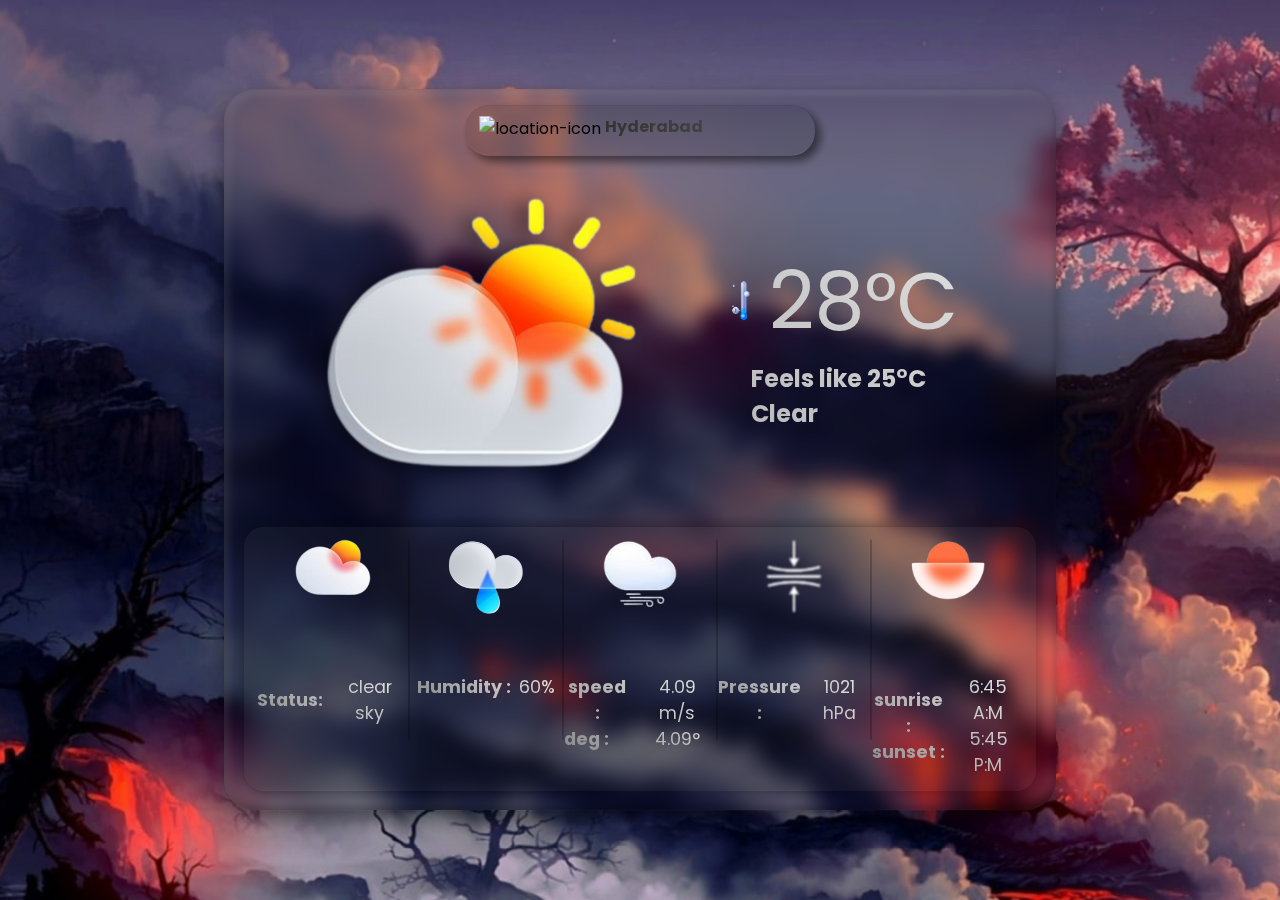
==== commit b4bad37b: "done" ====
--- a/web-development/Project-WeatherApp/index.html
+++ b/web-development/Project-WeatherApp/index.html
@@ -11,33 +11,13 @@
 <body>
     <main>
 
-        <!-- BACKGROUND WEATHER ANIMATIONS    -->
-
-
-        <!-- <div class="toggles">d
-         <div class="splat-toggle toggle ">SPLAT</div>
-         <div class="back-row-toggle toggle active">BACK<br>ROW</div>
-         <div class="single-toggle toggle">SINGLE</div>
-    </div> -->
-
-
-
-
-        <!-- 3) Night with Clouds -->
-        <div class="night-anime">
-            <div class="stars"></div>
-            <div class="clouds"></div>
-        </div>
-
 
         <div class="background-animation">
 
         </div>
 
-        <!-- <img class="bg-image" src="./images/default-background.jpg" alt="bg-image"> -->
-        <!-- <header>
-            <h4>CloudPulse</h4>
-        </header> -->
+
+        <!-- <h4>CloudPulse</h4> -->
 
         <div class="main-container">
 
--- a/web-development/Project-WeatherApp/style.css
+++ b/web-development/Project-WeatherApp/style.css
@@ -29,9 +29,6 @@
 /* 1) Light Raining no Lightning */
 
 /* zindex = 1 */
-.back-row-toggle.splat-toggle{
-    display: none;
-}
 .rain {
     position: absolute;
     left: 0;
@@ -175,14 +172,11 @@
   .thunder {
     width: 100%;
     height: 100%;
-    /* background-color: #222; */
-    /* background-image: url('https://drive.google.com/uc?export=view&id=0BzFF7FmbJUo5X0NEUXFVd0NBcWc'); */
     background-size: cover;
     background-position: 0 0;
     background-repeat: no-repeat;
     position: relative;
     z-index: 1;
-    display: none;
   }
 
 
@@ -253,7 +247,6 @@
     left: 0;
     bottom: 0;
     right: 0;
-    display: none;
   }
 
   .stars {
@@ -267,19 +260,6 @@
     z-index: 0;
   }
 
-  .twinkling {
-    width: 10000px;
-    height: 100%;
-    background: transparent url("https://s3-us-west-2.amazonaws.com/s.cdpn.io/1231630/twinkling.png") repeat;
-    background-size: 1000px 1000px;
-    position: absolute;
-    right: 0;
-    top: 0;
-    bottom: 0;
-    z-index: 1;
-    animation: move-background 70s linear infinite;
-  }
-
   .clouds {
     width: 10000px;
     height: 100%;
@@ -305,10 +285,145 @@
 
 /* 3) End */
 
-
-
-
-
+/* 4) Night Insect Animation */
+.firefly {
+    position: fixed;
+    left: 50%;
+    top: 50%;
+    width: 0.4vw;
+    height: 0.4vw;
+    margin: -0.2vw 0 0 9.8vw;
+    animation: ease 200s alternate infinite;
+    pointer-events: none;
+  }
+
+  .firefly::before,
+  .firefly::after {
+    content: '';
+    position: absolute;
+    width: 100%;
+    height: 100%;
+    border-radius: 50%;
+    transform-origin: -10vw;
+  }
+
+  .firefly::before {
+    background: black;
+    opacity: 0.4;
+    animation: drift ease alternate infinite;
+  }
+
+  .firefly::after {
+    background: white;
+    opacity: 0;
+    box-shadow: 0 0 0vw 0vw yellow;
+    animation: drift ease alternate infinite, flash ease infinite;
+  }
+
+  @keyframes drift {
+    0% {
+      transform: rotate(0deg);
+    }
+    100% {
+      transform: rotate(360deg);
+    }
+  }
+
+  @keyframes flash {
+    0%, 30%, 100% {
+      opacity: 0;
+      box-shadow: 0 0 0vw 0vw yellow;
+    }
+    5% {
+      opacity: 1;
+      box-shadow: 0 0 2vw 0.4vw yellow;
+    }
+  }
+
+  /* Generate Randomized Animations for Each Firefly */
+  @keyframes move1 { /* Example for Firefly 1 */
+    0% { transform: translateX(-10vw) translateY(-20vh) scale(0.5); }
+    100% { transform: translateX(20vw) translateY(30vh) scale(0.8); }
+  }
+
+  @keyframes move2 { /* Example for Firefly 2 */
+    0% { transform: translateX(-30vw) translateY(40vh) scale(0.6); }
+    100% { transform: translateX(25vw) translateY(-25vh) scale(0.9); }
+  }
+
+  /* Add More Animations as Needed */
+
+  /* Attach Animations to Fireflies */
+  .firefly:nth-child(1) {
+    animation-name: move1;
+  }
+
+  .firefly:nth-child(2) {
+    animation-name: move2;
+  }
+
+  /* Randomize Durations */
+  .firefly:nth-child(1)::before {
+    animation-duration: 10s;
+  }
+
+  .firefly:nth-child(1)::after {
+    animation-duration: 10s, 6000ms;
+    animation-delay: 0ms, 500ms;
+  }
+
+  .firefly:nth-child(2)::before {
+    animation-duration: 12s;
+  }
+
+  .firefly:nth-child(2)::after {
+    animation-duration: 12s, 7000ms;
+    animation-delay: 0ms, 1000ms;
+  }
+
+  /* 4) End */
+
+  /* 5) Snowfall Animation */
+/* Snowfall Grid Size and Density */
+  .snow, .snow:before, .snow:after {
+    position: absolute;
+    top: -600px; /* Matches the grid size */
+    left: 0;
+    bottom: 0;
+    right: 0;
+    background-image:
+      radial-gradient(6px 6px at 78px 121px, rgba(255,255,255,0.9) 50%, rgba(0,0,0,0)),
+      radial-gradient(5px 5px at 132px 243px, rgba(255,255,255,0.6) 50%, rgba(0,0,0,0)),
+      radial-gradient(7px 7px at 220px 120px, rgba(255,255,255,0.8) 50%, rgba(0,0,0,0)),
+      radial-gradient(8px 8px at 400px 300px, rgba(255,255,255,0.7) 50%, rgba(0,0,0,0));
+    background-size: 600px 600px; /* Matches grid size */
+    animation: snow 3s linear infinite; /* Base speed for snowfall */
+    content: "";
+  }
+
+  .snow:after {
+    margin-left: -200px; /* Adjusted offset */
+    opacity: 0.4;
+    animation-duration: 8s; /* Slower speed for "after" */
+    animation-direction: reverse;
+    filter: blur(3px);
+  }
+
+  .snow:before {
+    margin-left: -300px; /* Adjusted offset */
+    opacity: 0.65;
+    animation-duration: 12s; /* Even slower speed for "before" */
+    animation-direction: reverse;
+    filter: blur(1.5px);
+  }
+
+  @keyframes snow {
+    to {
+      transform: translateY(600px); /* Matches grid size for a full drop */
+    }
+  }
+
+/* 5) End */
 
 
 
@@ -326,16 +441,16 @@
 
 
 /* zindex -10 */
-.bg-image {
-    width: 100% ;
+.background-animation{
+    background: url(./images/default-background.jpg);
+    background-size: cover;
+    width: 100%;
     height: 100%;
-    position: absolute;
-    top: 0px;
-    left: 0px;
+    position: fixed;
+    top: 0;
+    left: 0;
     z-index: -10;
-    display: none;
-}
-
+}
 /* zindex 2 */
 .main-container {
     width: 65%;
@@ -384,7 +499,10 @@
 }
 
 .search .city-name {
-    color: rgba(0, 0, 0, 0.607);
+    /* color: rgba(0, 0, 0, 0.607); */
+    background: linear-gradient(220.55deg, #565656 0%, #181818 100%);
+    -webkit-text-fill-color: transparent;
+    -webkit-background-clip: text;
     padding-left: 24px;
     height: 50px;
     width: 350px;
@@ -411,13 +529,11 @@
 	position: relative;
 	width: 11rem;
 	height: 11rem;
-    display: none;
 }
 .sunny2.sunny {
     position: relative;
 	width: 5rem;
 	height: 5rem;
-    display: none;
 }
 .sunny:before,
 .partly_cloudy__sun:before {
@@ -479,6 +595,7 @@
 
 .container-top .icon .weather-icon {
     filter: drop-shadow(rgba(0, 0, 0, 0.486) -10px 1px 10px);
+    height: 280px;
 }
 
 .container-top .input-field {
@@ -514,6 +631,9 @@
     align-items: center;
     justify-content: space-evenly;
     gap: 2rem;
+    background: linear-gradient(220.55deg, #EAEAEA 0%, #8B8B8B 100%);
+        -webkit-text-fill-color: transparent;
+    -webkit-background-clip: text;
 }
 
 .details {
@@ -603,6 +723,9 @@
     justify-content: center;
     gap: .5rem;
     overflow: hidden;
+    background: linear-gradient(220.55deg, #EAEAEA 0%, #8B8B8B 100%);
+    -webkit-background-clip: text;
+      -webkit-text-fill-color: transparent;
 }
 .child-div .unit .title{
     display: flex;
